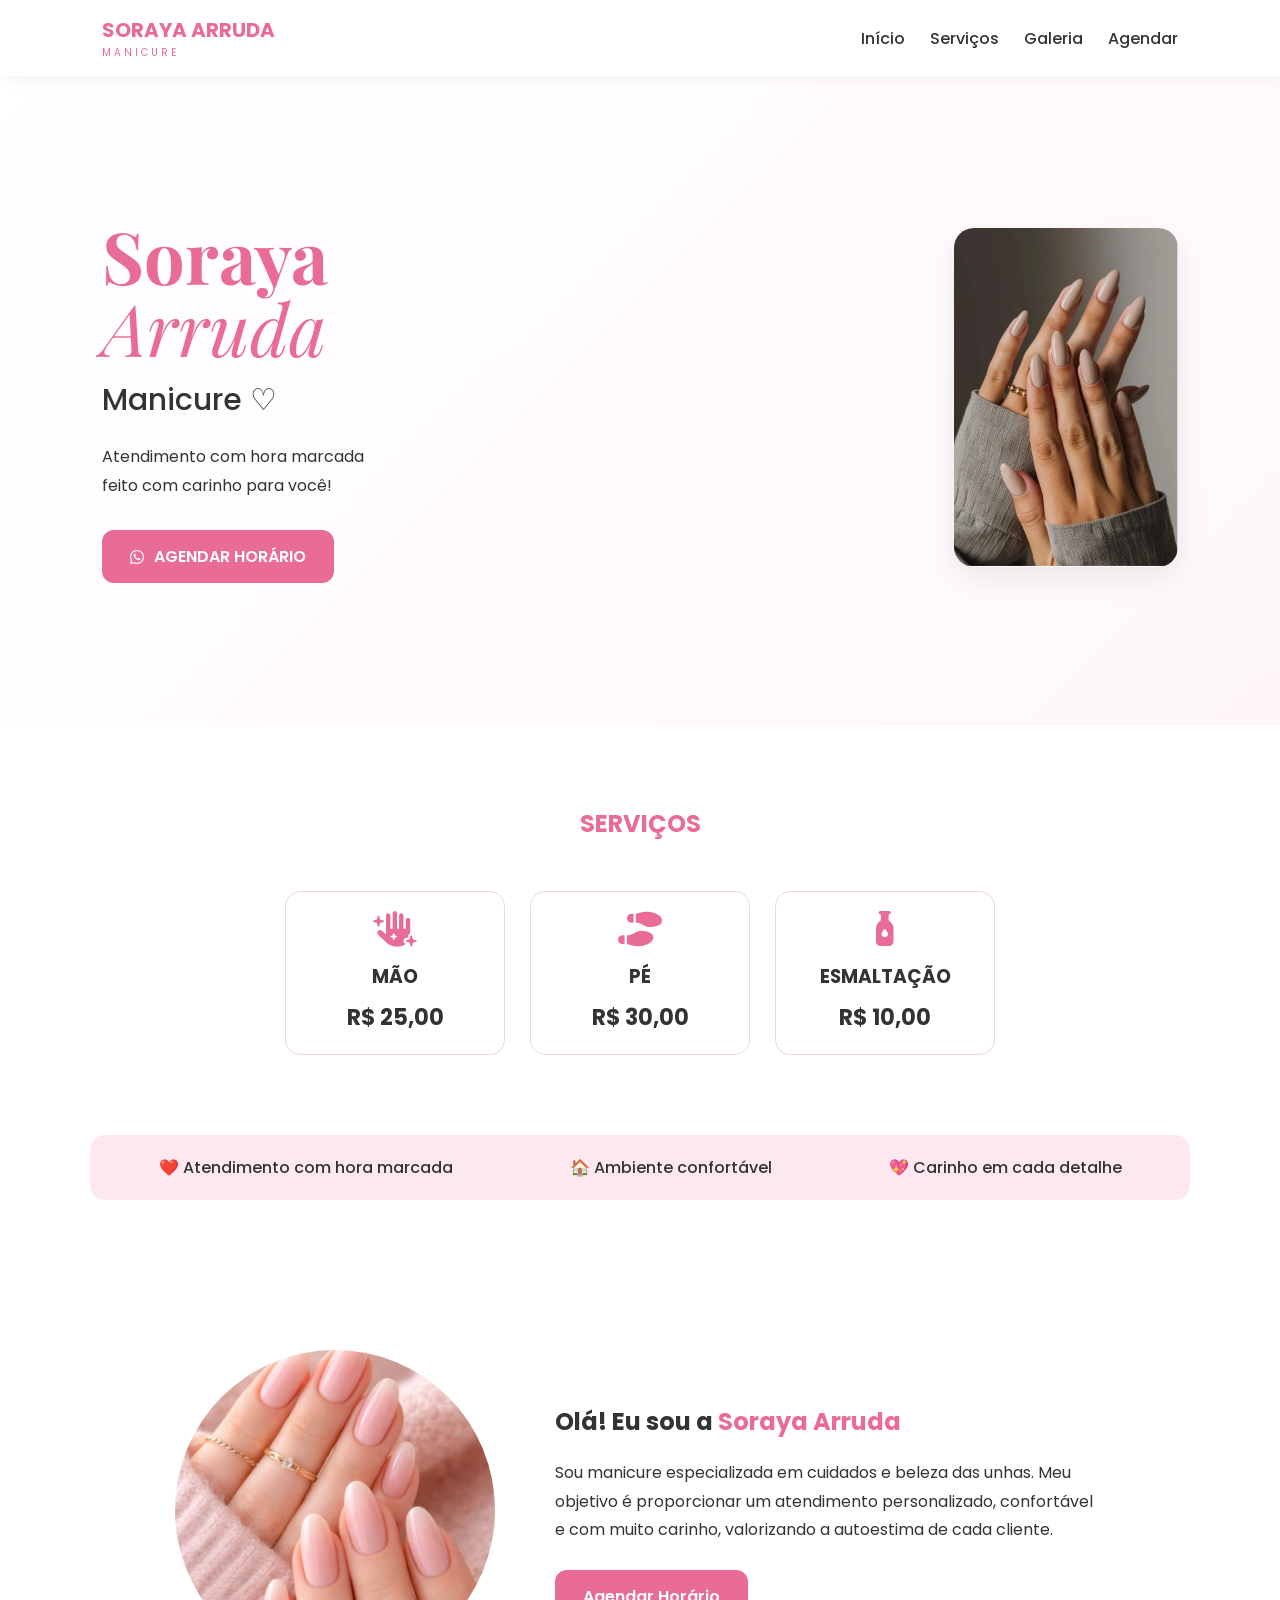
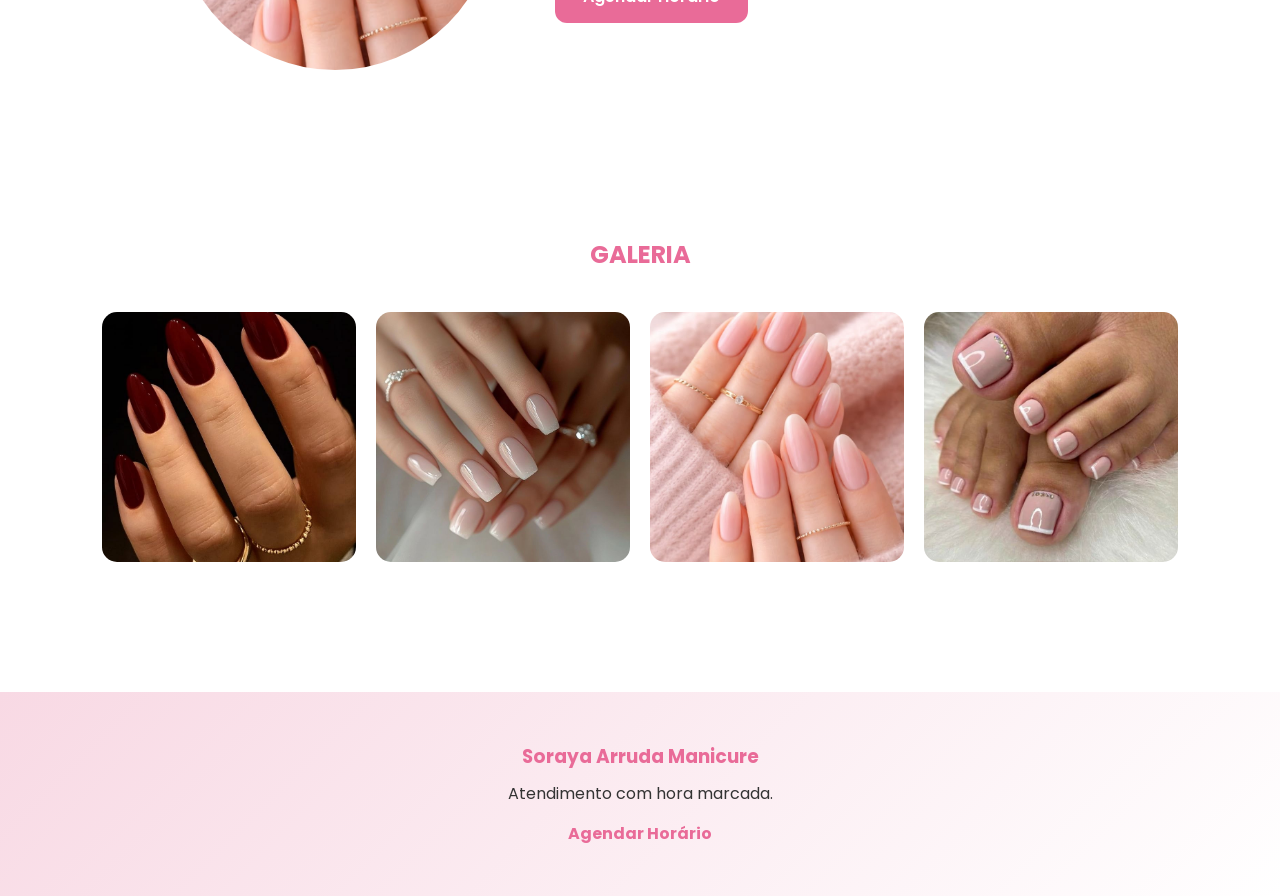
==== index.html @ 601252ac "Primeira versão do sistema" ====
<!DOCTYPE html>
<html lang="pt-BR">
<head>
<meta charset="UTF-8">
<meta name="viewport" content="width=device-width, initial-scale=1.0">

<title>Soraya Arruda Manicure</title>

<link rel="stylesheet" href="css/style.css">

<link rel="preconnect" href="https://fonts.googleapis.com">
<link rel="preconnect" href="https://fonts.gstatic.com" crossorigin>

<link href="https://fonts.googleapis.com/css2?family=Playfair+Display:wght@400;600;700&family=Poppins:wght@300;400;500;600&display=swap" rel="stylesheet">

<link rel="stylesheet" href="https://cdnjs.cloudflare.com/ajax/libs/font-awesome/6.5.2/css/all.min.css">
</head>

<body>

<header class="topo">

    <div class="logo-area">
        <span class="logo-text">
            <strong>SORAYA ARRUDA</strong>
            <small>MANICURE</small>
        </span>
    </div>
<nav>
    <a href="#">Início</a>
    <a href="#servicos">Serviços</a>
    <a href="#galeria">Galeria</a>
    <a href="agendar.html">Agendar</a>
</nav>

</header>

<section class="hero">

    <div class="hero-texto">

        <h1>Soraya<br><span>Arruda</span></h1>

        <h2>Manicure ♡</h2>

        <p>
            Atendimento com hora marcada<br>
            feito com carinho para você!
        </p>

       <a href="agendar.html" class="btn-principal">
            <i class="fa-brands fa-whatsapp"></i>
            AGENDAR HORÁRIO
        </a>

    </div>

    <div class="hero-imagem">
        <img src="img/logo.png" alt="Soraya Arruda">
    </div>

</section>

<section id="servicos" class="servicos">

    <h2>SERVIÇOS</h2>

    <div class="cards">

        <div class="card">
            <i class="fa-solid fa-hand-sparkles"></i>
            <h3>MÃO</h3>
            <p>R$ 25,00</p>
        </div>

        <div class="card">
            <i class="fa-solid fa-shoe-prints"></i>
            <h3>PÉ</h3>
            <p>R$ 30,00</p>
        </div>

        <div class="card">
            <i class="fa-solid fa-bottle-droplet"></i>
            <h3>ESMALTAÇÃO</h3>
            <p>R$ 10,00</p>
        </div>

    </div>

</section>

<section class="beneficios">

    <div>
        ❤️ Atendimento com hora marcada
    </div>

    <div>
        🏠 Ambiente confortável
    </div>

    <div>
        💖 Carinho em cada detalhe
    </div>

</section>

<section id="sobre" class="sobre">

    <div class="sobre-foto">
        <img src="img/rosa-claro.jpg" alt="">
    </div>

    <div class="sobre-texto">

        <h2>Olá! Eu sou a <span>Soraya Arruda</span></h2>

        <p>
            Sou manicure especializada em cuidados e beleza das unhas.
            Meu objetivo é proporcionar um atendimento personalizado,
            confortável e com muito carinho, valorizando a autoestima de cada cliente.
        </p>

     <a href="agendar.html" class="btn-principal">
            Agendar Horário
        </a>

    </div>

</section>

<section id="galeria" class="galeria">

    <h2>GALERIA</h2>

    <div class="galeria-grid">

        <img src="img/bordo.jpg" alt="">
        <img src="img/nude.jpg" alt="">
        <img src="img/rosa-claro.jpg" alt="">
        <img src="img/unha-dos-pes.jpg" alt="">

    </div>

</section>

<footer>

    <h3>Soraya Arruda Manicure</h3>

    <p>Atendimento com hora marcada.</p>

    <a href="agendar.html">
    Agendar Horário
</a>

</footer>

<script src="js/main.js"></script>

</body>
</html>
---- css/style.css ----
*{
    margin:0;
    padding:0;
    box-sizing:border-box;
}

html{
    scroll-behavior:smooth;
}

body{
    font-family:'Poppins',sans-serif;
    background:#fff;
    color:#333;
}

/* TOPO */

.topo{
    width:100%;
    background:#fff;
    display:flex;
    justify-content:space-between;
    align-items:center;
    padding:15px 8%;
    box-shadow:0 2px 15px rgba(0,0,0,.05);
    position:sticky;
    top:0;
    z-index:999;
}

.logo-text{
    display:flex;
    flex-direction:column;
    color:#e96b98;
}

.logo-text strong{
    font-size:20px;
}

.logo-text small{
    letter-spacing:3px;
    font-size:10px;
}

.topo nav{
    display:flex;
    gap:25px;
}

.topo nav a{
    text-decoration:none;
    color:#333;
    font-weight:500;
    transition:.3s;
}

.topo nav a:hover{
    color:#e96b98;
}

/* BANNER */

.hero{
    display:flex;
    align-items:center;
    justify-content:space-between;
    gap:50px;
    padding:40px 8%;
    min-height:650px;
    background:linear-gradient(
        135deg,
        #fff,
        #fff7fa
    );
}

.hero-texto{
    max-width:500px;
}

.hero-texto h1{
    font-family:'Playfair Display',serif;
    font-size:72px;
    line-height:1;
    color:#e96b98;
}

.hero-texto h1 span{
    font-style:italic;
    font-weight:400;
}

.hero-texto h2{
    margin:15px 0 20px;
    font-size:30px;
    font-weight:500;
}

.hero-texto p{
    line-height:1.8;
    margin-bottom:30px;
}

.hero-imagem img{
    width:100%;
    max-width:500px;
    border-radius:20px;
    box-shadow:0 10px 30px rgba(0,0,0,.08);
}

.btn-principal{
    display:inline-flex;
    align-items:center;
    gap:10px;
    padding:14px 28px;
    background:#e96b98;
    color:#fff;
    text-decoration:none;
    border-radius:12px;
    font-weight:600;
    transition:.3s;
}

.btn-principal:hover{
    transform:translateY(-3px);
}

/* SERVIÇOS */

.servicos{
    padding:80px 8%;
    text-align:center;
}

.servicos h2{
    color:#e96b98;
    margin-bottom:50px;
}

.cards{
    display:flex;
    justify-content:center;
    gap:25px;
    flex-wrap:wrap;
}

.card{
    width:100%;
    max-width:220px;
    background:#fff;
    border:1px solid #f2d4df;
    border-radius:15px;
    padding:20px;
    transition:.3s;
}
.card:hover{
    transform:translateY(-5px);
}

.card i{
    font-size:35px;
    color:#e96b98;
    margin-bottom:15px;
}

.card h3{
    margin-bottom:10px;
}

.card p{
    font-size:22px;
    font-weight:bold;
}

/* BENEFÍCIOS */

.beneficios{
    max-width:1100px;
    margin:0 auto 70px;
    padding:20px;
    background:#fde8ef;
    border-radius:15px;

    display:flex;
    justify-content:space-around;
    align-items:center;
    flex-wrap:wrap;
    gap:20px;
}

.beneficios div{
    font-weight:500;
}

/* SOBRE */

.sobre{
    padding:80px 8%;
    display:flex;
    align-items:center;
    justify-content:center;
    gap:60px;
    flex-wrap:wrap;
}

.sobre-foto img{
    width:320px;
    height:320px;
    border-radius:50%;
    object-fit:cover;
}

.sobre-texto{
    max-width:550px;
}

.sobre-texto h2{
    margin-bottom:20px;
}

.sobre-texto span{
    color:#e96b98;
}

.sobre-texto p{
    line-height:1.8;
    margin-bottom:25px;
}

/* GALERIA */

.galeria{
    padding:80px 8%;
    text-align:center;
}

.galeria h2{
    color:#e96b98;
    margin-bottom:40px;
}

.galeria-grid{
    display:grid;
    grid-template-columns:repeat(4,1fr);
    gap:20px;
}

.galeria-grid img{
    width:100%;
    height:250px;
    object-fit:cover;
    border-radius:15px;
    transition:.3s;
}

.galeria-grid img:hover{
    transform:scale(1.03);
}

/* RODAPÉ */

footer{
    margin-top:50px;
    padding:50px;
    text-align:center;
    background:linear-gradient(
        135deg,
        #f8d9e4,
        #fff
    );
}

footer h3{
    color:#e96b98;
    margin-bottom:10px;
}

footer p{
    margin-bottom:15px;
}

footer a{
    color:#e96b98;
    text-decoration:none;
    font-weight:bold;
}

/* RESPONSIVO */

@media(max-width:900px){

    .topo{
        flex-direction:column;
        gap:15px;
    }

    .topo nav{
        flex-wrap:wrap;
        justify-content:center;
    }

    .hero{
        flex-direction:column;
        text-align:center;
        min-height:auto;
    }

    .hero-texto h1{
        font-size:60px;
    }

    .galeria-grid{
        grid-template-columns:repeat(2,1fr);
    }
}

@media(max-width:600px){

    .hero-texto h1{
        font-size:50px;
    }

    .card{
        width:100%;
    }

    .sobre-foto img{
        width:250px;
        height:250px;
    }

    .galeria-grid{
        grid-template-columns:1fr;
    }
}
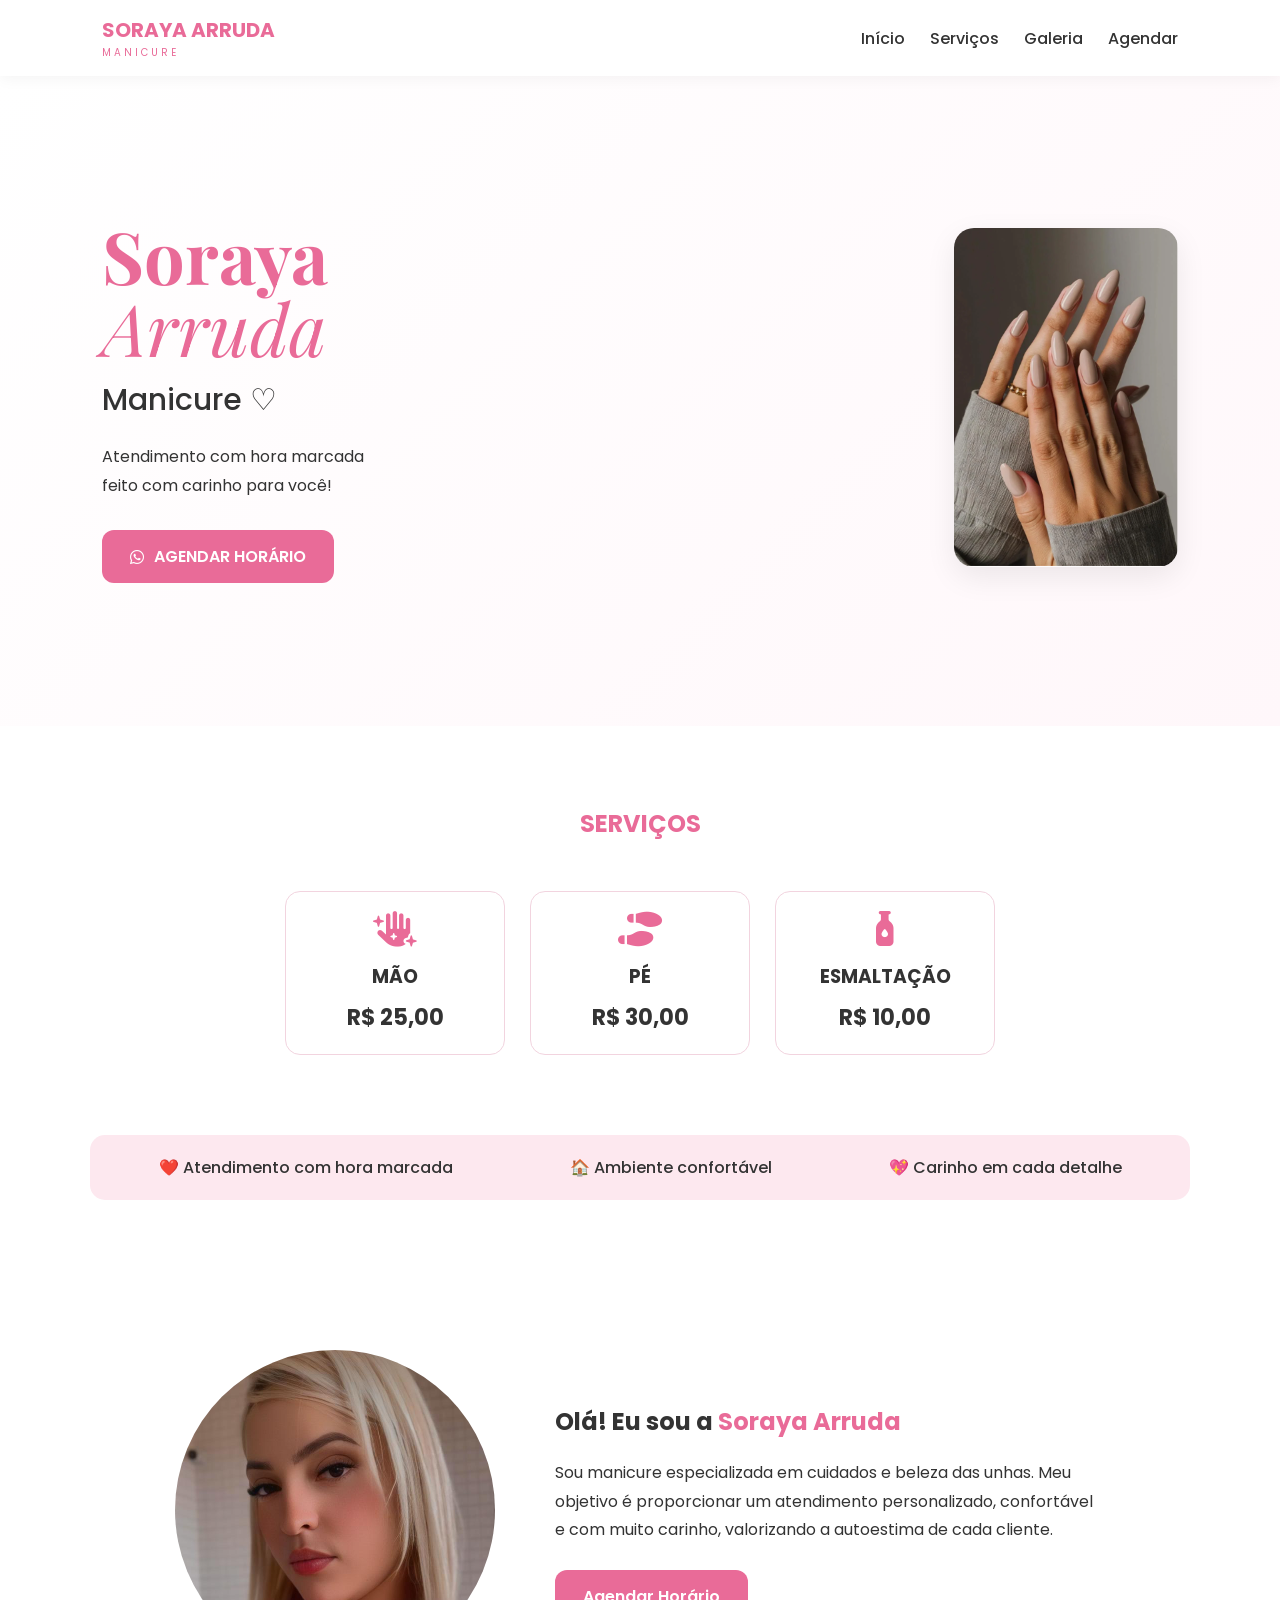
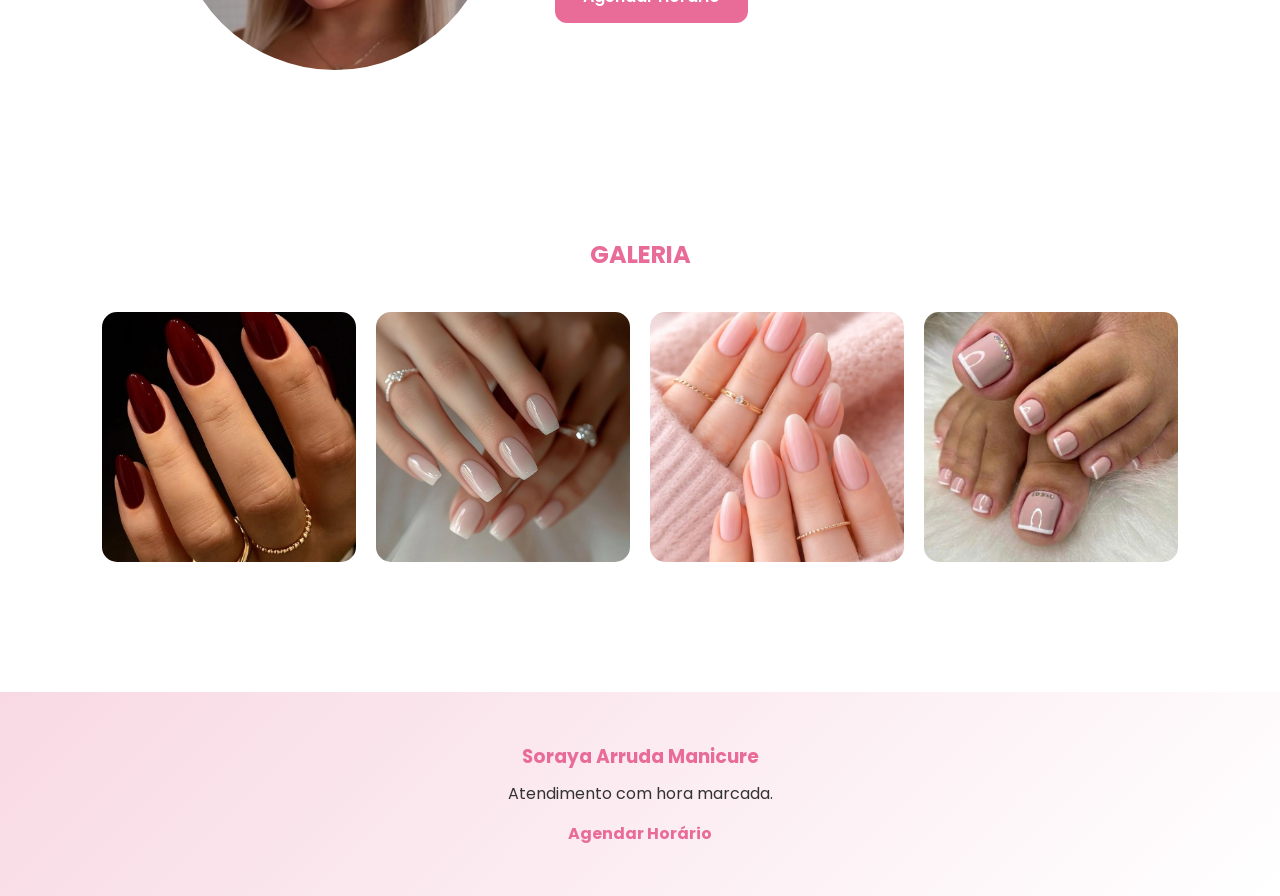
==== commit 2d3e815e: "Descrição da alteração" ====
--- a/index.html
+++ b/index.html
@@ -108,8 +108,9 @@
 <section id="sobre" class="sobre">
 
     <div class="sobre-foto">
-        <img src="img/rosa-claro.jpg" alt="">
+        <img src="img/soraya.jpeg" alt="Soraya Arruda">
     </div>
+    
 
     <div class="sobre-texto">
 
